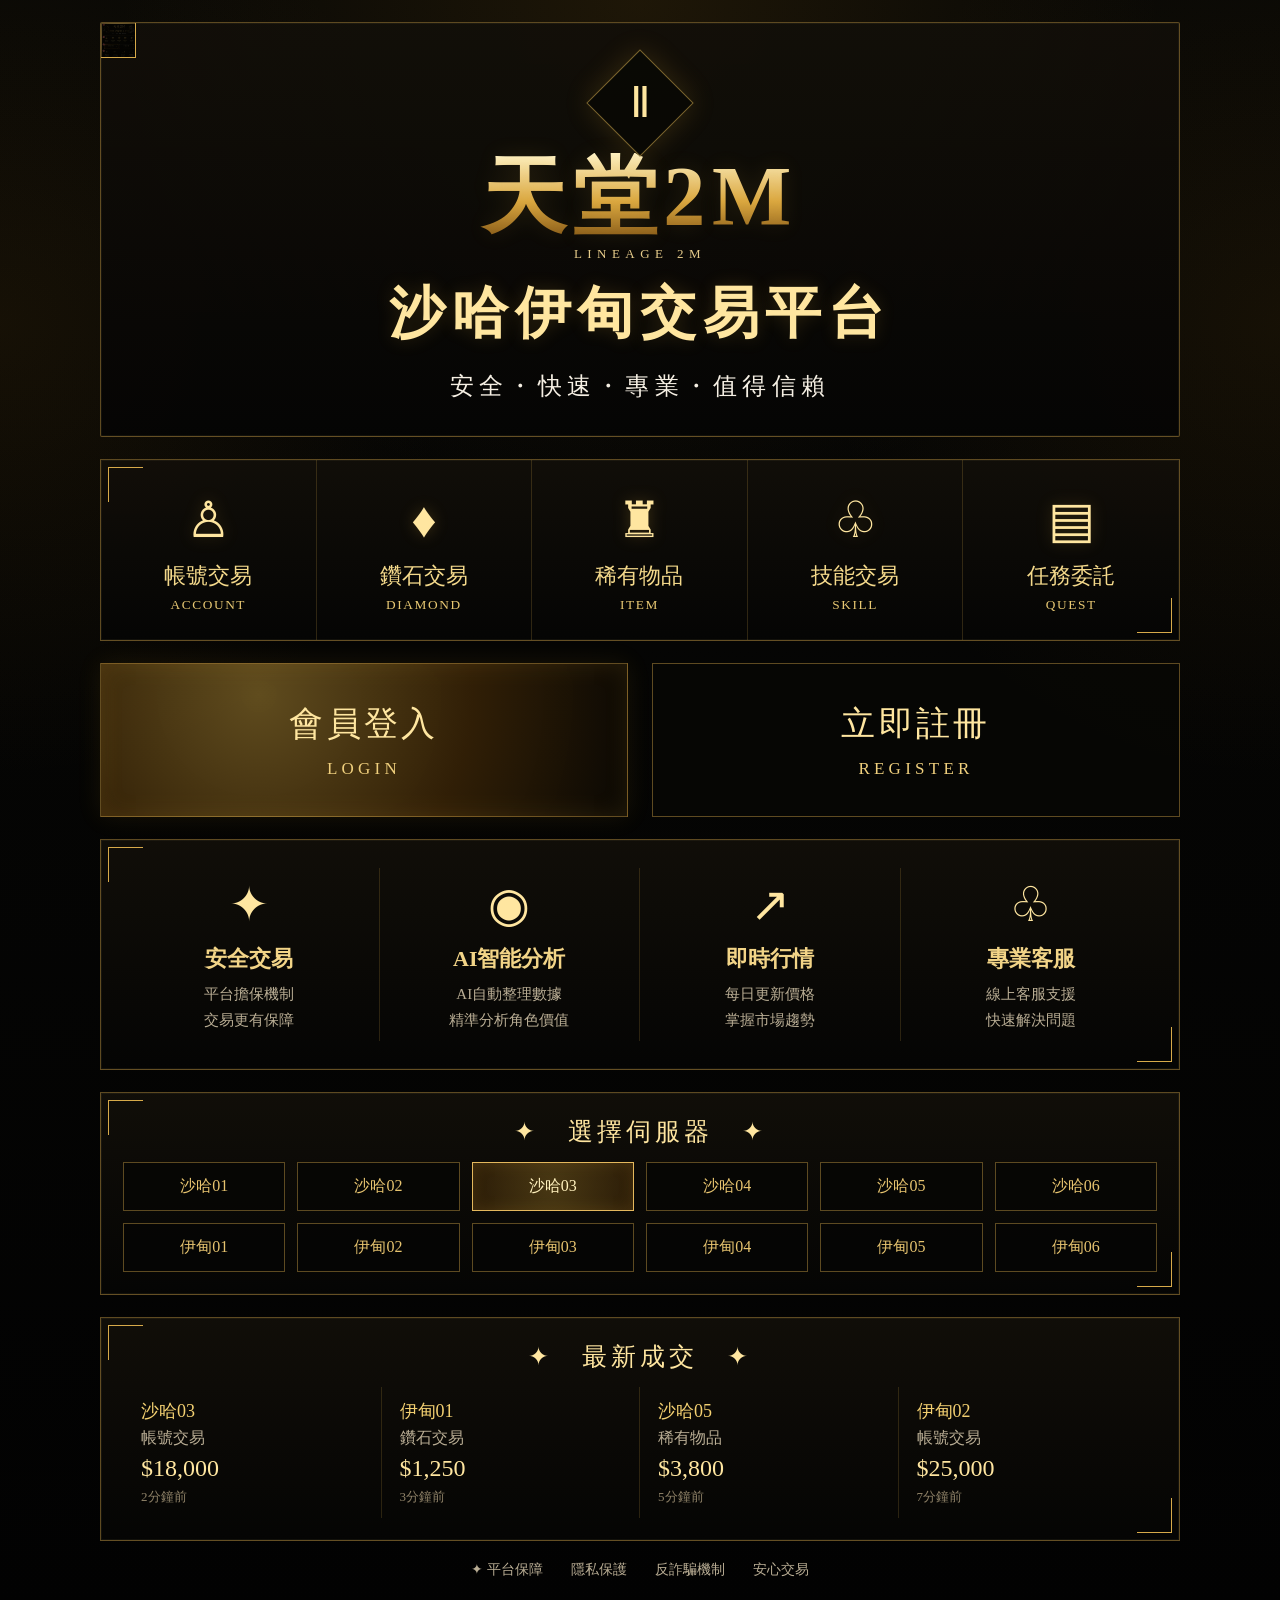
==== index.html @ 34bbbd99 "Add files via upload" ====
<!doctype html>
<html lang="zh-Hant">
<head>
  <meta charset="utf-8" />
  <meta name="viewport" content="width=device-width, initial-scale=1" />
  <meta name="description" content="天堂2M 沙哈伊甸交易平台首頁原型" />
  <title>天堂2M｜沙哈伊甸交易平台</title>
  <style>
    :root {
      --bg: #050504;
      --panel: rgba(12, 11, 8, 0.88);
      --panel-2: rgba(20, 17, 10, 0.9);
      --gold: #d7aa4a;
      --gold-light: #ffe6a0;
      --gold-dark: #6f4a12;
      --text: #f8efda;
      --muted: #b9ad94;
      --border: rgba(216, 170, 74, 0.42);
      --danger: #ff5151;
    }

    * { box-sizing: border-box; }
    html { scroll-behavior: smooth; }
    body {
      margin: 0;
      min-height: 100vh;
      font-family: "Noto Serif TC", "PingFang TC", "Microsoft JhengHei", serif;
      color: var(--text);
      background:
        radial-gradient(circle at 50% 0%, rgba(151, 104, 20, 0.16), transparent 30%),
        radial-gradient(circle at 0% 20%, rgba(140, 93, 14, 0.12), transparent 25%),
        radial-gradient(circle at 100% 20%, rgba(140, 93, 14, 0.12), transparent 25%),
        linear-gradient(180deg, #070705 0%, #020202 100%);
      overflow-x: hidden;
    }

    body::before {
      content: "";
      position: fixed;
      inset: 0;
      pointer-events: none;
      opacity: 0.08;
      background-image:
        linear-gradient(rgba(255,255,255,.03) 1px, transparent 1px),
        linear-gradient(90deg, rgba(255,255,255,.02) 1px, transparent 1px);
      background-size: 48px 48px;
    }

    button, input { font: inherit; }
    button { cursor: pointer; }

    .page {
      width: min(1080px, calc(100% - 24px));
      margin: 0 auto;
      padding: 22px 0 36px;
    }

    .gold-frame {
      position: relative;
      border: 1px solid var(--border);
      background: linear-gradient(180deg, rgba(18,15,9,.92), rgba(5,5,4,.94));
      box-shadow: inset 0 0 0 1px rgba(255, 221, 140, 0.05);
    }

    .gold-frame::before,
    .gold-frame::after {
      content: "";
      position: absolute;
      width: 34px;
      height: 34px;
      pointer-events: none;
    }
    .gold-frame::before {
      left: 7px; top: 7px;
      border-left: 1px solid var(--gold);
      border-top: 1px solid var(--gold);
    }
    .gold-frame::after {
      right: 7px; bottom: 7px;
      border-right: 1px solid var(--gold);
      border-bottom: 1px solid var(--gold);
    }

    .hero {
      min-height: 370px;
      padding: 42px 20px 34px;
      overflow: hidden;
      isolation: isolate;
      text-align: center;
      border-radius: 2px;
    }

    .hero::before {
      content: "";
      position: absolute;
      inset: 0;
      z-index: -2;
      background:
        linear-gradient(90deg, rgba(0,0,0,.2), rgba(0,0,0,.72) 26%, rgba(0,0,0,.58) 50%, rgba(0,0,0,.72) 74%, rgba(0,0,0,.2)),
        url("assets/reference.png") center 7% / cover no-repeat;
      filter: saturate(.85) contrast(1.03);
      opacity: .64;
    }

    .hero::after {
      content: "";
      position: absolute;
      inset: 0;
      z-index: -1;
      background: radial-gradient(circle at 50% 42%, transparent 0 22%, rgba(0,0,0,.22) 45%, rgba(0,0,0,.56) 100%);
    }

    .brand-mark {
      width: 76px;
      height: 76px;
      margin: 0 auto 8px;
      display: grid;
      place-items: center;
      color: var(--gold-light);
      font-size: 42px;
      line-height: 1;
      border: 1px solid rgba(226,184,83,.52);
      transform: rotate(45deg);
      background: rgba(8,7,4,.72);
      box-shadow: 0 0 28px rgba(218,161,52,.18);
    }
    .brand-mark span { transform: rotate(-45deg); }

    .hero h1 {
      margin: 12px 0 4px;
      font-size: clamp(38px, 7.2vw, 84px);
      line-height: 1.05;
      letter-spacing: .08em;
      color: transparent;
      background: linear-gradient(180deg, #fff4c8 0%, #d9a63f 55%, #7e5214 100%);
      -webkit-background-clip: text;
      background-clip: text;
      text-shadow: 0 0 22px rgba(237, 189, 77, .12);
    }

    .hero .en {
      margin: 5px 0 14px;
      letter-spacing: .42em;
      color: #e7cc8b;
      font-size: 13px;
    }

    .hero h2 {
      margin: 0;
      font-size: clamp(28px, 5vw, 56px);
      letter-spacing: .12em;
      color: var(--gold-light);
      text-shadow: 0 0 18px rgba(236, 182, 61, .18);
    }

    .hero .tagline {
      margin: 18px 0 0;
      letter-spacing: .22em;
      font-size: clamp(15px, 2.2vw, 24px);
      color: #f6f0e4;
    }

    .section { margin-top: 22px; }
    .section-title {
      margin: 0 0 14px;
      text-align: center;
      font-size: 25px;
      color: var(--gold-light);
      letter-spacing: .16em;
      font-weight: 500;
    }

    .category-grid {
      display: grid;
      grid-template-columns: repeat(5, 1fr);
      min-height: 180px;
    }

    .category {
      border: 0;
      border-right: 1px solid rgba(215,170,74,.2);
      color: var(--text);
      background: transparent;
      padding: 26px 10px 22px;
      transition: .22s ease;
    }
    .category:last-child { border-right: 0; }
    .category:hover,
    .category:focus-visible {
      background: rgba(211, 160, 47, .08);
      transform: translateY(-2px);
      outline: none;
    }
    .category .icon {
      display: block;
      font-size: 50px;
      color: var(--gold-light);
      filter: drop-shadow(0 0 8px rgba(229,178,66,.22));
      margin-bottom: 12px;
    }
    .category strong {
      display: block;
      color: #f4d98b;
      font-size: 22px;
      font-weight: 500;
    }
    .category small {
      display: block;
      color: #e8c873;
      letter-spacing: .12em;
      margin-top: 6px;
    }

    .auth-grid {
      display: grid;
      grid-template-columns: 1fr 1fr;
      gap: 24px;
      margin-top: 22px;
    }
    .auth-btn {
      min-height: 154px;
      border: 1px solid var(--border);
      background: rgba(8,8,6,.82);
      color: var(--gold-light);
      font-size: 34px;
      letter-spacing: .1em;
      position: relative;
      transition: .22s ease;
    }
    .auth-btn.primary {
      background: radial-gradient(circle at 30% 20%, rgba(245,193,74,.38), rgba(74,46,8,.64) 55%, rgba(10,8,4,.92));
      box-shadow: inset 0 0 24px rgba(247,190,64,.11), 0 0 24px rgba(236,174,48,.09);
    }
    .auth-btn:hover { transform: translateY(-2px); border-color: rgba(255,218,121,.85); }
    .auth-btn small {
      display: block;
      margin-top: 12px;
      font-size: 17px;
      letter-spacing: .25em;
      color: #efcf7d;
    }

    .benefit-grid {
      display: grid;
      grid-template-columns: repeat(4, 1fr);
      padding: 28px 18px;
    }
    .benefit {
      text-align: center;
      padding: 8px 18px;
      border-right: 1px solid rgba(215,170,74,.18);
    }
    .benefit:last-child { border-right: 0; }
    .benefit .icon { font-size: 48px; color: var(--gold-light); }
    .benefit h3 { color: #f2d487; font-size: 22px; margin: 12px 0 8px; }
    .benefit p { color: var(--muted); line-height: 1.7; margin: 0; font-size: 15px; }

    .server-wrap { padding: 22px; }
    .server-grid {
      display: grid;
      grid-template-columns: repeat(6, 1fr);
      gap: 12px;
    }
    .server-btn {
      border: 1px solid rgba(215,170,74,.42);
      background: rgba(5,5,4,.82);
      color: #e6c36f;
      padding: 13px 8px;
      transition: .18s ease;
    }
    .server-btn:hover,
    .server-btn.active {
      color: #fff1bd;
      border-color: #e4b85d;
      background: radial-gradient(circle, rgba(232,176,53,.28), rgba(69,43,8,.55));
      box-shadow: inset 0 0 15px rgba(240,186,64,.14);
    }

    .transaction-wrap { padding: 22px; }
    .transaction-grid {
      display: grid;
      grid-template-columns: repeat(4, 1fr);
      gap: 0;
    }
    .transaction {
      padding: 12px 18px;
      border-right: 1px solid rgba(215,170,74,.18);
    }
    .transaction:last-child { border-right: 0; }
    .transaction .server { color: #f3d071; font-size: 18px; }
    .transaction .kind { color: var(--muted); margin-top: 5px; }
    .transaction .price { color: var(--gold-light); font-size: 24px; margin-top: 6px; }
    .transaction .time { color: #8f8268; font-size: 13px; margin-top: 6px; }

    footer {
      margin-top: 20px;
      display: flex;
      justify-content: center;
      gap: 28px;
      flex-wrap: wrap;
      color: var(--muted);
      font-size: 14px;
    }

    .toast {
      position: fixed;
      left: 50%;
      bottom: 22px;
      transform: translate(-50%, 30px);
      opacity: 0;
      pointer-events: none;
      background: #17130b;
      border: 1px solid var(--gold);
      color: #ffe6a0;
      padding: 12px 18px;
      border-radius: 999px;
      transition: .2s ease;
      z-index: 20;
    }
    .toast.show { opacity: 1; transform: translate(-50%, 0); }

    dialog {
      border: 1px solid var(--gold);
      background: #0b0a07;
      color: var(--text);
      width: min(92vw, 420px);
      padding: 0;
      box-shadow: 0 24px 80px rgba(0,0,0,.7);
    }
    dialog::backdrop { background: rgba(0,0,0,.76); backdrop-filter: blur(4px); }
    .dialog-inner { padding: 26px; }
    .dialog-inner h3 { color: var(--gold-light); font-size: 26px; margin: 0 0 18px; }
    .dialog-inner label { display: block; margin: 12px 0 6px; color: #d8c69f; }
    .dialog-inner input {
      width: 100%;
      padding: 12px 13px;
      border: 1px solid rgba(215,170,74,.4);
      background: #050504;
      color: var(--text);
      outline: none;
    }
    .dialog-inner input:focus { border-color: var(--gold); }
    .dialog-actions { display: flex; gap: 10px; margin-top: 20px; }
    .dialog-actions button {
      flex: 1;
      padding: 11px;
      border: 1px solid var(--gold);
      background: #2c1e08;
      color: #ffe7a7;
    }
    .dialog-actions .ghost { background: transparent; color: var(--muted); }

    @media (max-width: 820px) {
      .category-grid { grid-template-columns: repeat(2, 1fr); }
      .category { border-bottom: 1px solid rgba(215,170,74,.18); }
      .category:nth-child(2n) { border-right: 0; }
      .category:last-child { grid-column: 1 / -1; }
      .benefit-grid { grid-template-columns: repeat(2, 1fr); }
      .benefit:nth-child(2) { border-right: 0; }
      .benefit:nth-child(-n+2) { border-bottom: 1px solid rgba(215,170,74,.18); padding-bottom: 22px; }
      .benefit:nth-child(n+3) { padding-top: 22px; }
      .server-grid { grid-template-columns: repeat(3, 1fr); }
      .transaction-grid { grid-template-columns: repeat(2, 1fr); }
      .transaction:nth-child(2) { border-right: 0; }
      .transaction:nth-child(-n+2) { border-bottom: 1px solid rgba(215,170,74,.18); }
    }

    @media (max-width: 560px) {
      .page { width: min(100% - 14px, 1080px); padding-top: 8px; }
      .hero { min-height: 330px; padding: 28px 10px; }
      .hero h1 { letter-spacing: .03em; }
      .hero h2 { letter-spacing: .04em; }
      .hero .tagline { letter-spacing: .08em; }
      .auth-grid { grid-template-columns: 1fr; gap: 12px; }
      .auth-btn { min-height: 118px; font-size: 29px; }
      .benefit-grid { grid-template-columns: 1fr; }
      .benefit, .benefit:nth-child(2) { border-right: 0; border-bottom: 1px solid rgba(215,170,74,.18); padding: 20px 12px; }
      .benefit:last-child { border-bottom: 0; }
      .server-grid { grid-template-columns: repeat(2, 1fr); }
      .transaction-grid { grid-template-columns: 1fr; }
      .transaction, .transaction:nth-child(2) { border-right: 0; border-bottom: 1px solid rgba(215,170,74,.18); }
      .transaction:last-child { border-bottom: 0; }
      footer { gap: 12px 18px; }
    }
  </style>
</head>
<body>
  <main class="page">
    <section class="hero gold-frame" id="brand">
      <div class="brand-mark" aria-hidden="true"><span>Ⅱ</span></div>
      <h1>天堂2M</h1>
      <div class="en">LINEAGE 2M</div>
      <h2>沙哈伊甸交易平台</h2>
      <p class="tagline">安全・快速・專業・值得信賴</p>
    </section>

    <section class="section gold-frame" aria-label="交易分類">
      <div class="category-grid">
        <button class="category" type="button" data-category="帳號交易"><span class="icon">♙</span><strong>帳號交易</strong><small>ACCOUNT</small></button>
        <button class="category" type="button" data-category="鑽石交易"><span class="icon">♦</span><strong>鑽石交易</strong><small>DIAMOND</small></button>
        <button class="category" type="button" data-category="稀有物品"><span class="icon">♜</span><strong>稀有物品</strong><small>ITEM</small></button>
        <button class="category" type="button" data-category="技能交易"><span class="icon">♧</span><strong>技能交易</strong><small>SKILL</small></button>
        <button class="category" type="button" data-category="任務委託"><span class="icon">▤</span><strong>任務委託</strong><small>QUEST</small></button>
      </div>
    </section>

    <section class="auth-grid" aria-label="會員功能">
      <button class="auth-btn primary" type="button" data-open="loginDialog">會員登入<small>LOGIN</small></button>
      <button class="auth-btn" type="button" data-open="registerDialog">立即註冊<small>REGISTER</small></button>
    </section>

    <section class="section gold-frame" aria-label="平台特色">
      <div class="benefit-grid">
        <article class="benefit"><div class="icon">✦</div><h3>安全交易</h3><p>平台擔保機制<br>交易更有保障</p></article>
        <article class="benefit"><div class="icon">◉</div><h3>AI智能分析</h3><p>AI自動整理數據<br>精準分析角色價值</p></article>
        <article class="benefit"><div class="icon">↗</div><h3>即時行情</h3><p>每日更新價格<br>掌握市場趨勢</p></article>
        <article class="benefit"><div class="icon">♧</div><h3>專業客服</h3><p>線上客服支援<br>快速解決問題</p></article>
      </div>
    </section>

    <section class="section gold-frame server-wrap" aria-label="選擇伺服器">
      <h2 class="section-title">✦　選擇伺服器　✦</h2>
      <div class="server-grid" id="serverGrid">
        <button class="server-btn" type="button">沙哈01</button><button class="server-btn" type="button">沙哈02</button><button class="server-btn active" type="button">沙哈03</button><button class="server-btn" type="button">沙哈04</button><button class="server-btn" type="button">沙哈05</button><button class="server-btn" type="button">沙哈06</button>
        <button class="server-btn" type="button">伊甸01</button><button class="server-btn" type="button">伊甸02</button><button class="server-btn" type="button">伊甸03</button><button class="server-btn" type="button">伊甸04</button><button class="server-btn" type="button">伊甸05</button><button class="server-btn" type="button">伊甸06</button>
      </div>
    </section>

    <section class="section gold-frame transaction-wrap" aria-label="最新成交">
      <h2 class="section-title">✦　最新成交　✦</h2>
      <div class="transaction-grid" id="transactions">
        <article class="transaction"><div class="server">沙哈03</div><div class="kind">帳號交易</div><div class="price">$18,000</div><div class="time">2分鐘前</div></article>
        <article class="transaction"><div class="server">伊甸01</div><div class="kind">鑽石交易</div><div class="price">$1,250</div><div class="time">3分鐘前</div></article>
        <article class="transaction"><div class="server">沙哈05</div><div class="kind">稀有物品</div><div class="price">$3,800</div><div class="time">5分鐘前</div></article>
        <article class="transaction"><div class="server">伊甸02</div><div class="kind">帳號交易</div><div class="price">$25,000</div><div class="time">7分鐘前</div></article>
      </div>
    </section>

    <footer>
      <span>✦ 平台保障</span><span>隱私保護</span><span>反詐騙機制</span><span>安心交易</span>
    </footer>
  </main>

  <dialog id="loginDialog">
    <div class="dialog-inner">
      <h3>會員登入</h3>
      <label for="loginAccount">帳號</label><input id="loginAccount" autocomplete="username" placeholder="請輸入帳號" />
      <label for="loginPassword">密碼</label><input id="loginPassword" type="password" autocomplete="current-password" placeholder="請輸入密碼" />
      <div class="dialog-actions"><button type="button" data-demo-action="登入">登入</button><button type="button" class="ghost" data-close>取消</button></div>
    </div>
  </dialog>

  <dialog id="registerDialog">
    <div class="dialog-inner">
      <h3>立即註冊</h3>
      <label for="registerName">暱稱</label><input id="registerName" placeholder="公開顯示的暱稱" />
      <label for="registerContact">手機或Email</label><input id="registerContact" placeholder="作為登入與驗證使用" />
      <div class="dialog-actions"><button type="button" data-demo-action="註冊">建立帳號</button><button type="button" class="ghost" data-close>取消</button></div>
    </div>
  </dialog>

  <div class="toast" id="toast" role="status" aria-live="polite"></div>

  <script>
    const toast = document.getElementById('toast');
    let toastTimer;
    function showToast(message) {
      toast.textContent = message;
      toast.classList.add('show');
      clearTimeout(toastTimer);
      toastTimer = setTimeout(() => toast.classList.remove('show'), 1800);
    }

    document.querySelectorAll('[data-category]').forEach(btn => {
      btn.addEventListener('click', () => showToast(`${btn.dataset.category}：下一步將製作此頁面`));
    });

    document.querySelectorAll('[data-open]').forEach(btn => {
      btn.addEventListener('click', () => document.getElementById(btn.dataset.open).showModal());
    });
    document.querySelectorAll('[data-close]').forEach(btn => {
      btn.addEventListener('click', () => btn.closest('dialog').close());
    });
    document.querySelectorAll('[data-demo-action]').forEach(btn => {
      btn.addEventListener('click', () => {
        showToast(`${btn.dataset.demoAction}功能目前為介面示範`);
        btn.closest('dialog').close();
      });
    });

    document.querySelectorAll('.server-btn').forEach(btn => {
      btn.addEventListener('click', () => {
        document.querySelectorAll('.server-btn').forEach(item => item.classList.remove('active'));
        btn.classList.add('active');
        showToast(`已選擇 ${btn.textContent}`);
      });
    });
  </script>
</body>
</html>
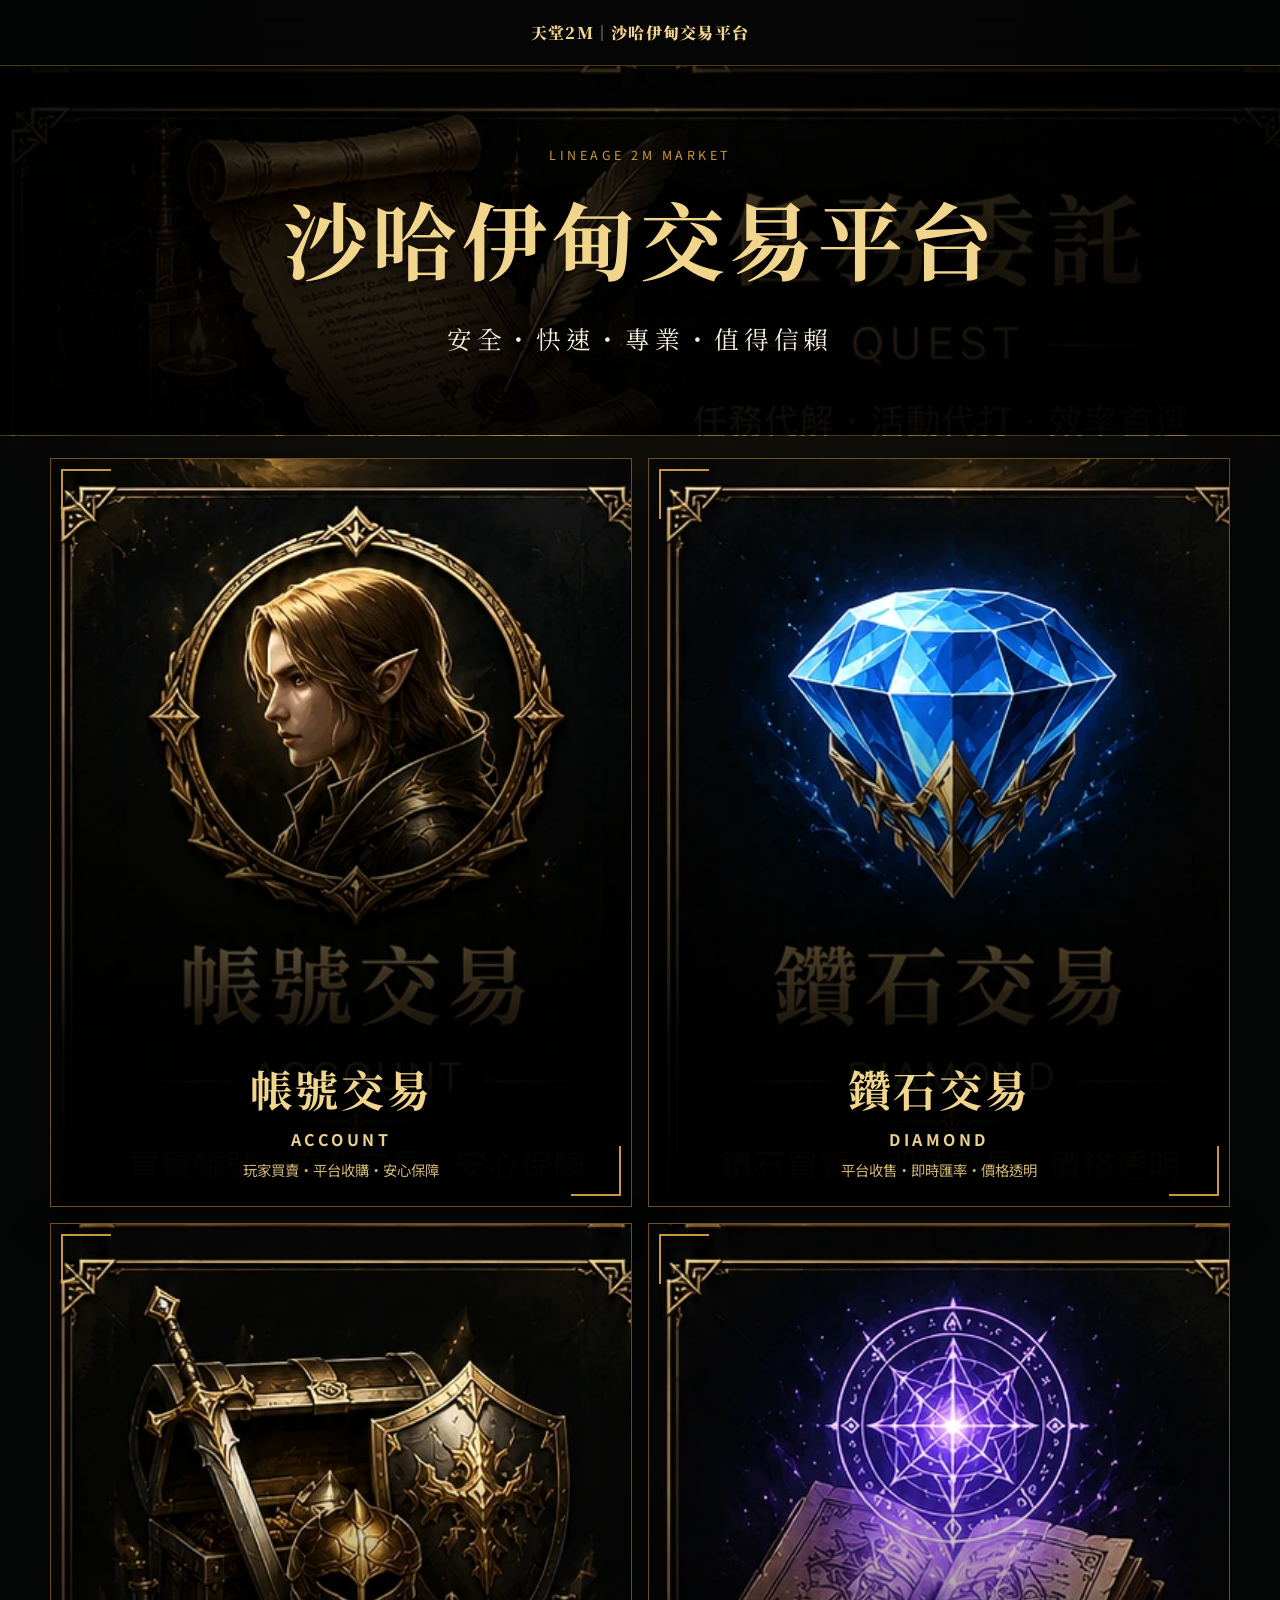
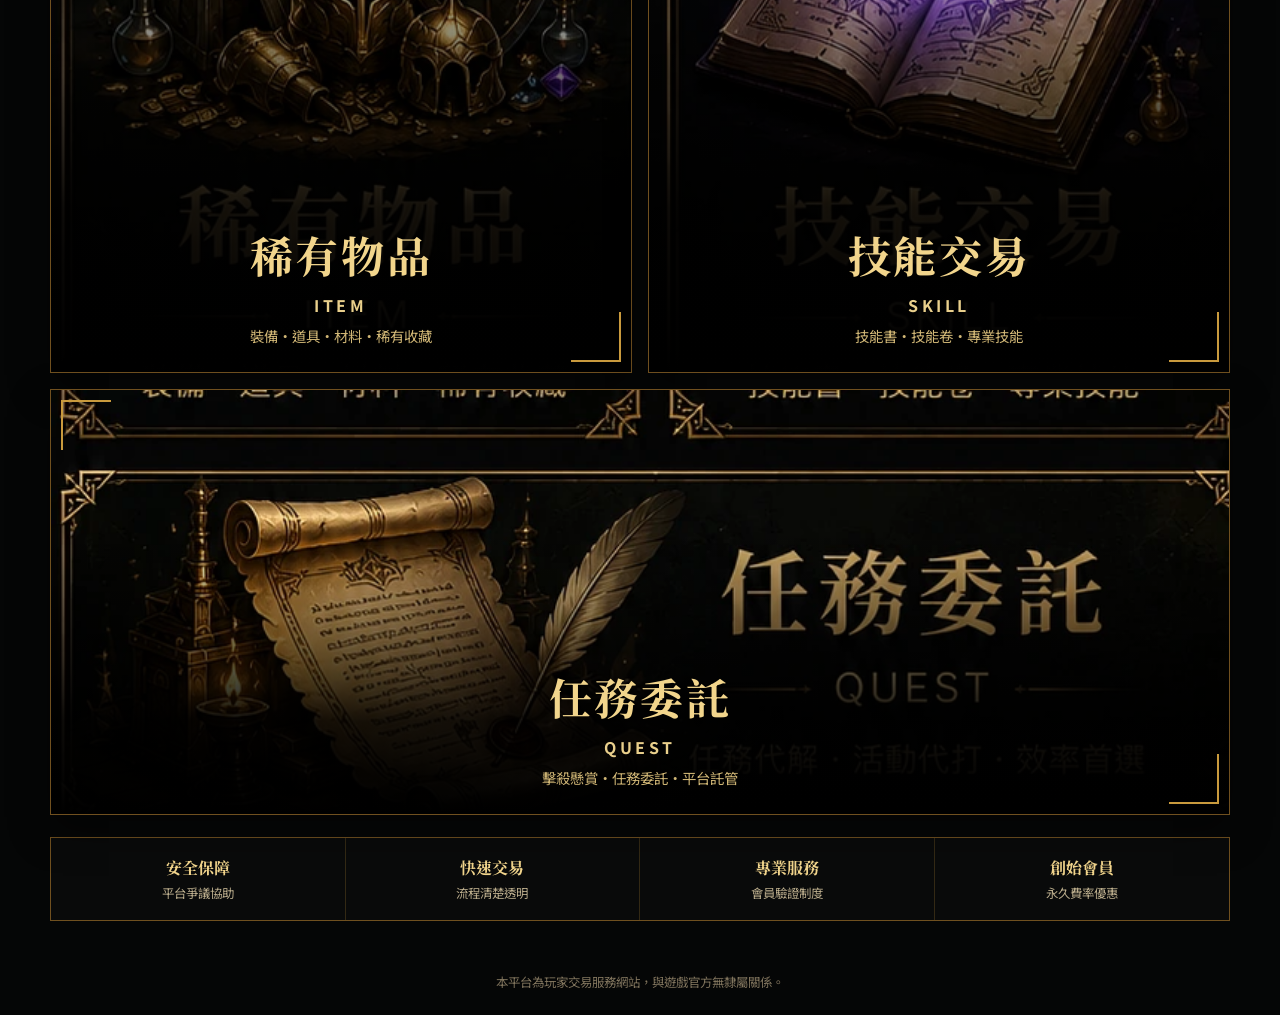
==== commit a73f3fc3: "Add files via upload" ====
--- a/index.html
+++ b/index.html
@@ -1,500 +1,67 @@
 <!doctype html>
 <html lang="zh-Hant">
 <head>
-  <meta charset="utf-8" />
-  <meta name="viewport" content="width=device-width, initial-scale=1" />
-  <meta name="description" content="天堂2M 沙哈伊甸交易平台首頁原型" />
+  <meta charset="utf-8">
+  <meta name="viewport" content="width=device-width,initial-scale=1">
+  <meta name="description" content="天堂2M 沙哈伊甸交易平台">
   <title>天堂2M｜沙哈伊甸交易平台</title>
-  <style>
-    :root {
-      --bg: #050504;
-      --panel: rgba(12, 11, 8, 0.88);
-      --panel-2: rgba(20, 17, 10, 0.9);
-      --gold: #d7aa4a;
-      --gold-light: #ffe6a0;
-      --gold-dark: #6f4a12;
-      --text: #f8efda;
-      --muted: #b9ad94;
-      --border: rgba(216, 170, 74, 0.42);
-      --danger: #ff5151;
-    }
-
-    * { box-sizing: border-box; }
-    html { scroll-behavior: smooth; }
-    body {
-      margin: 0;
-      min-height: 100vh;
-      font-family: "Noto Serif TC", "PingFang TC", "Microsoft JhengHei", serif;
-      color: var(--text);
-      background:
-        radial-gradient(circle at 50% 0%, rgba(151, 104, 20, 0.16), transparent 30%),
-        radial-gradient(circle at 0% 20%, rgba(140, 93, 14, 0.12), transparent 25%),
-        radial-gradient(circle at 100% 20%, rgba(140, 93, 14, 0.12), transparent 25%),
-        linear-gradient(180deg, #070705 0%, #020202 100%);
-      overflow-x: hidden;
-    }
-
-    body::before {
-      content: "";
-      position: fixed;
-      inset: 0;
-      pointer-events: none;
-      opacity: 0.08;
-      background-image:
-        linear-gradient(rgba(255,255,255,.03) 1px, transparent 1px),
-        linear-gradient(90deg, rgba(255,255,255,.02) 1px, transparent 1px);
-      background-size: 48px 48px;
-    }
-
-    button, input { font: inherit; }
-    button { cursor: pointer; }
-
-    .page {
-      width: min(1080px, calc(100% - 24px));
-      margin: 0 auto;
-      padding: 22px 0 36px;
-    }
-
-    .gold-frame {
-      position: relative;
-      border: 1px solid var(--border);
-      background: linear-gradient(180deg, rgba(18,15,9,.92), rgba(5,5,4,.94));
-      box-shadow: inset 0 0 0 1px rgba(255, 221, 140, 0.05);
-    }
-
-    .gold-frame::before,
-    .gold-frame::after {
-      content: "";
-      position: absolute;
-      width: 34px;
-      height: 34px;
-      pointer-events: none;
-    }
-    .gold-frame::before {
-      left: 7px; top: 7px;
-      border-left: 1px solid var(--gold);
-      border-top: 1px solid var(--gold);
-    }
-    .gold-frame::after {
-      right: 7px; bottom: 7px;
-      border-right: 1px solid var(--gold);
-      border-bottom: 1px solid var(--gold);
-    }
-
-    .hero {
-      min-height: 370px;
-      padding: 42px 20px 34px;
-      overflow: hidden;
-      isolation: isolate;
-      text-align: center;
-      border-radius: 2px;
-    }
-
-    .hero::before {
-      content: "";
-      position: absolute;
-      inset: 0;
-      z-index: -2;
-      background:
-        linear-gradient(90deg, rgba(0,0,0,.2), rgba(0,0,0,.72) 26%, rgba(0,0,0,.58) 50%, rgba(0,0,0,.72) 74%, rgba(0,0,0,.2)),
-        url("assets/reference.png") center 7% / cover no-repeat;
-      filter: saturate(.85) contrast(1.03);
-      opacity: .64;
-    }
-
-    .hero::after {
-      content: "";
-      position: absolute;
-      inset: 0;
-      z-index: -1;
-      background: radial-gradient(circle at 50% 42%, transparent 0 22%, rgba(0,0,0,.22) 45%, rgba(0,0,0,.56) 100%);
-    }
-
-    .brand-mark {
-      width: 76px;
-      height: 76px;
-      margin: 0 auto 8px;
-      display: grid;
-      place-items: center;
-      color: var(--gold-light);
-      font-size: 42px;
-      line-height: 1;
-      border: 1px solid rgba(226,184,83,.52);
-      transform: rotate(45deg);
-      background: rgba(8,7,4,.72);
-      box-shadow: 0 0 28px rgba(218,161,52,.18);
-    }
-    .brand-mark span { transform: rotate(-45deg); }
-
-    .hero h1 {
-      margin: 12px 0 4px;
-      font-size: clamp(38px, 7.2vw, 84px);
-      line-height: 1.05;
-      letter-spacing: .08em;
-      color: transparent;
-      background: linear-gradient(180deg, #fff4c8 0%, #d9a63f 55%, #7e5214 100%);
-      -webkit-background-clip: text;
-      background-clip: text;
-      text-shadow: 0 0 22px rgba(237, 189, 77, .12);
-    }
-
-    .hero .en {
-      margin: 5px 0 14px;
-      letter-spacing: .42em;
-      color: #e7cc8b;
-      font-size: 13px;
-    }
-
-    .hero h2 {
-      margin: 0;
-      font-size: clamp(28px, 5vw, 56px);
-      letter-spacing: .12em;
-      color: var(--gold-light);
-      text-shadow: 0 0 18px rgba(236, 182, 61, .18);
-    }
-
-    .hero .tagline {
-      margin: 18px 0 0;
-      letter-spacing: .22em;
-      font-size: clamp(15px, 2.2vw, 24px);
-      color: #f6f0e4;
-    }
-
-    .section { margin-top: 22px; }
-    .section-title {
-      margin: 0 0 14px;
-      text-align: center;
-      font-size: 25px;
-      color: var(--gold-light);
-      letter-spacing: .16em;
-      font-weight: 500;
-    }
-
-    .category-grid {
-      display: grid;
-      grid-template-columns: repeat(5, 1fr);
-      min-height: 180px;
-    }
-
-    .category {
-      border: 0;
-      border-right: 1px solid rgba(215,170,74,.2);
-      color: var(--text);
-      background: transparent;
-      padding: 26px 10px 22px;
-      transition: .22s ease;
-    }
-    .category:last-child { border-right: 0; }
-    .category:hover,
-    .category:focus-visible {
-      background: rgba(211, 160, 47, .08);
-      transform: translateY(-2px);
-      outline: none;
-    }
-    .category .icon {
-      display: block;
-      font-size: 50px;
-      color: var(--gold-light);
-      filter: drop-shadow(0 0 8px rgba(229,178,66,.22));
-      margin-bottom: 12px;
-    }
-    .category strong {
-      display: block;
-      color: #f4d98b;
-      font-size: 22px;
-      font-weight: 500;
-    }
-    .category small {
-      display: block;
-      color: #e8c873;
-      letter-spacing: .12em;
-      margin-top: 6px;
-    }
-
-    .auth-grid {
-      display: grid;
-      grid-template-columns: 1fr 1fr;
-      gap: 24px;
-      margin-top: 22px;
-    }
-    .auth-btn {
-      min-height: 154px;
-      border: 1px solid var(--border);
-      background: rgba(8,8,6,.82);
-      color: var(--gold-light);
-      font-size: 34px;
-      letter-spacing: .1em;
-      position: relative;
-      transition: .22s ease;
-    }
-    .auth-btn.primary {
-      background: radial-gradient(circle at 30% 20%, rgba(245,193,74,.38), rgba(74,46,8,.64) 55%, rgba(10,8,4,.92));
-      box-shadow: inset 0 0 24px rgba(247,190,64,.11), 0 0 24px rgba(236,174,48,.09);
-    }
-    .auth-btn:hover { transform: translateY(-2px); border-color: rgba(255,218,121,.85); }
-    .auth-btn small {
-      display: block;
-      margin-top: 12px;
-      font-size: 17px;
-      letter-spacing: .25em;
-      color: #efcf7d;
-    }
-
-    .benefit-grid {
-      display: grid;
-      grid-template-columns: repeat(4, 1fr);
-      padding: 28px 18px;
-    }
-    .benefit {
-      text-align: center;
-      padding: 8px 18px;
-      border-right: 1px solid rgba(215,170,74,.18);
-    }
-    .benefit:last-child { border-right: 0; }
-    .benefit .icon { font-size: 48px; color: var(--gold-light); }
-    .benefit h3 { color: #f2d487; font-size: 22px; margin: 12px 0 8px; }
-    .benefit p { color: var(--muted); line-height: 1.7; margin: 0; font-size: 15px; }
-
-    .server-wrap { padding: 22px; }
-    .server-grid {
-      display: grid;
-      grid-template-columns: repeat(6, 1fr);
-      gap: 12px;
-    }
-    .server-btn {
-      border: 1px solid rgba(215,170,74,.42);
-      background: rgba(5,5,4,.82);
-      color: #e6c36f;
-      padding: 13px 8px;
-      transition: .18s ease;
-    }
-    .server-btn:hover,
-    .server-btn.active {
-      color: #fff1bd;
-      border-color: #e4b85d;
-      background: radial-gradient(circle, rgba(232,176,53,.28), rgba(69,43,8,.55));
-      box-shadow: inset 0 0 15px rgba(240,186,64,.14);
-    }
-
-    .transaction-wrap { padding: 22px; }
-    .transaction-grid {
-      display: grid;
-      grid-template-columns: repeat(4, 1fr);
-      gap: 0;
-    }
-    .transaction {
-      padding: 12px 18px;
-      border-right: 1px solid rgba(215,170,74,.18);
-    }
-    .transaction:last-child { border-right: 0; }
-    .transaction .server { color: #f3d071; font-size: 18px; }
-    .transaction .kind { color: var(--muted); margin-top: 5px; }
-    .transaction .price { color: var(--gold-light); font-size: 24px; margin-top: 6px; }
-    .transaction .time { color: #8f8268; font-size: 13px; margin-top: 6px; }
-
-    footer {
-      margin-top: 20px;
-      display: flex;
-      justify-content: center;
-      gap: 28px;
-      flex-wrap: wrap;
-      color: var(--muted);
-      font-size: 14px;
-    }
-
-    .toast {
-      position: fixed;
-      left: 50%;
-      bottom: 22px;
-      transform: translate(-50%, 30px);
-      opacity: 0;
-      pointer-events: none;
-      background: #17130b;
-      border: 1px solid var(--gold);
-      color: #ffe6a0;
-      padding: 12px 18px;
-      border-radius: 999px;
-      transition: .2s ease;
-      z-index: 20;
-    }
-    .toast.show { opacity: 1; transform: translate(-50%, 0); }
-
-    dialog {
-      border: 1px solid var(--gold);
-      background: #0b0a07;
-      color: var(--text);
-      width: min(92vw, 420px);
-      padding: 0;
-      box-shadow: 0 24px 80px rgba(0,0,0,.7);
-    }
-    dialog::backdrop { background: rgba(0,0,0,.76); backdrop-filter: blur(4px); }
-    .dialog-inner { padding: 26px; }
-    .dialog-inner h3 { color: var(--gold-light); font-size: 26px; margin: 0 0 18px; }
-    .dialog-inner label { display: block; margin: 12px 0 6px; color: #d8c69f; }
-    .dialog-inner input {
-      width: 100%;
-      padding: 12px 13px;
-      border: 1px solid rgba(215,170,74,.4);
-      background: #050504;
-      color: var(--text);
-      outline: none;
-    }
-    .dialog-inner input:focus { border-color: var(--gold); }
-    .dialog-actions { display: flex; gap: 10px; margin-top: 20px; }
-    .dialog-actions button {
-      flex: 1;
-      padding: 11px;
-      border: 1px solid var(--gold);
-      background: #2c1e08;
-      color: #ffe7a7;
-    }
-    .dialog-actions .ghost { background: transparent; color: var(--muted); }
-
-    @media (max-width: 820px) {
-      .category-grid { grid-template-columns: repeat(2, 1fr); }
-      .category { border-bottom: 1px solid rgba(215,170,74,.18); }
-      .category:nth-child(2n) { border-right: 0; }
-      .category:last-child { grid-column: 1 / -1; }
-      .benefit-grid { grid-template-columns: repeat(2, 1fr); }
-      .benefit:nth-child(2) { border-right: 0; }
-      .benefit:nth-child(-n+2) { border-bottom: 1px solid rgba(215,170,74,.18); padding-bottom: 22px; }
-      .benefit:nth-child(n+3) { padding-top: 22px; }
-      .server-grid { grid-template-columns: repeat(3, 1fr); }
-      .transaction-grid { grid-template-columns: repeat(2, 1fr); }
-      .transaction:nth-child(2) { border-right: 0; }
-      .transaction:nth-child(-n+2) { border-bottom: 1px solid rgba(215,170,74,.18); }
-    }
-
-    @media (max-width: 560px) {
-      .page { width: min(100% - 14px, 1080px); padding-top: 8px; }
-      .hero { min-height: 330px; padding: 28px 10px; }
-      .hero h1 { letter-spacing: .03em; }
-      .hero h2 { letter-spacing: .04em; }
-      .hero .tagline { letter-spacing: .08em; }
-      .auth-grid { grid-template-columns: 1fr; gap: 12px; }
-      .auth-btn { min-height: 118px; font-size: 29px; }
-      .benefit-grid { grid-template-columns: 1fr; }
-      .benefit, .benefit:nth-child(2) { border-right: 0; border-bottom: 1px solid rgba(215,170,74,.18); padding: 20px 12px; }
-      .benefit:last-child { border-bottom: 0; }
-      .server-grid { grid-template-columns: repeat(2, 1fr); }
-      .transaction-grid { grid-template-columns: 1fr; }
-      .transaction, .transaction:nth-child(2) { border-right: 0; border-bottom: 1px solid rgba(215,170,74,.18); }
-      .transaction:last-child { border-bottom: 0; }
-      footer { gap: 12px 18px; }
-    }
-  </style>
+  <link rel="stylesheet" href="assets/css/style.css">
 </head>
 <body>
-  <main class="page">
-    <section class="hero gold-frame" id="brand">
-      <div class="brand-mark" aria-hidden="true"><span>Ⅱ</span></div>
-      <h1>天堂2M</h1>
-      <div class="en">LINEAGE 2M</div>
-      <h2>沙哈伊甸交易平台</h2>
-      <p class="tagline">安全・快速・專業・值得信賴</p>
-    </section>
+<header class="topbar">
+  <a href="index.html" class="brand">天堂2M｜沙哈伊甸交易平台</a>
+</header>
 
-    <section class="section gold-frame" aria-label="交易分類">
-      <div class="category-grid">
-        <button class="category" type="button" data-category="帳號交易"><span class="icon">♙</span><strong>帳號交易</strong><small>ACCOUNT</small></button>
-        <button class="category" type="button" data-category="鑽石交易"><span class="icon">♦</span><strong>鑽石交易</strong><small>DIAMOND</small></button>
-        <button class="category" type="button" data-category="稀有物品"><span class="icon">♜</span><strong>稀有物品</strong><small>ITEM</small></button>
-        <button class="category" type="button" data-category="技能交易"><span class="icon">♧</span><strong>技能交易</strong><small>SKILL</small></button>
-        <button class="category" type="button" data-category="任務委託"><span class="icon">▤</span><strong>任務委託</strong><small>QUEST</small></button>
-      </div>
-    </section>
+<main>
+  <section class="hero">
+    <div class="hero__shade"></div>
+    <div class="hero__content">
+      <p>LINEAGE 2M MARKET</p>
+      <h1>沙哈伊甸交易平台</h1>
+      <span>安全・快速・專業・值得信賴</span>
+    </div>
+  </section>
 
-    <section class="auth-grid" aria-label="會員功能">
-      <button class="auth-btn primary" type="button" data-open="loginDialog">會員登入<small>LOGIN</small></button>
-      <button class="auth-btn" type="button" data-open="registerDialog">立即註冊<small>REGISTER</small></button>
-    </section>
+  <section class="cards">
+    <a class="card" href="account.html">
+      <img src="assets/images/account.webp" alt="帳號交易">
+      <div class="card__shade"></div>
+      <div class="card__text"><h2>帳號交易</h2><b>ACCOUNT</b><p>玩家買賣・平台收購・安心保障</p></div>
+    </a>
 
-    <section class="section gold-frame" aria-label="平台特色">
-      <div class="benefit-grid">
-        <article class="benefit"><div class="icon">✦</div><h3>安全交易</h3><p>平台擔保機制<br>交易更有保障</p></article>
-        <article class="benefit"><div class="icon">◉</div><h3>AI智能分析</h3><p>AI自動整理數據<br>精準分析角色價值</p></article>
-        <article class="benefit"><div class="icon">↗</div><h3>即時行情</h3><p>每日更新價格<br>掌握市場趨勢</p></article>
-        <article class="benefit"><div class="icon">♧</div><h3>專業客服</h3><p>線上客服支援<br>快速解決問題</p></article>
-      </div>
-    </section>
+    <a class="card" href="diamond.html">
+      <img src="assets/images/diamond.webp" alt="鑽石交易">
+      <div class="card__shade"></div>
+      <div class="card__text"><h2>鑽石交易</h2><b>DIAMOND</b><p>平台收售・即時匯率・價格透明</p></div>
+    </a>
 
-    <section class="section gold-frame server-wrap" aria-label="選擇伺服器">
-      <h2 class="section-title">✦　選擇伺服器　✦</h2>
-      <div class="server-grid" id="serverGrid">
-        <button class="server-btn" type="button">沙哈01</button><button class="server-btn" type="button">沙哈02</button><button class="server-btn active" type="button">沙哈03</button><button class="server-btn" type="button">沙哈04</button><button class="server-btn" type="button">沙哈05</button><button class="server-btn" type="button">沙哈06</button>
-        <button class="server-btn" type="button">伊甸01</button><button class="server-btn" type="button">伊甸02</button><button class="server-btn" type="button">伊甸03</button><button class="server-btn" type="button">伊甸04</button><button class="server-btn" type="button">伊甸05</button><button class="server-btn" type="button">伊甸06</button>
-      </div>
-    </section>
+    <a class="card" href="item.html">
+      <img src="assets/images/item.webp" alt="稀有物品">
+      <div class="card__shade"></div>
+      <div class="card__text"><h2>稀有物品</h2><b>ITEM</b><p>裝備・道具・材料・稀有收藏</p></div>
+    </a>
 
-    <section class="section gold-frame transaction-wrap" aria-label="最新成交">
-      <h2 class="section-title">✦　最新成交　✦</h2>
-      <div class="transaction-grid" id="transactions">
-        <article class="transaction"><div class="server">沙哈03</div><div class="kind">帳號交易</div><div class="price">$18,000</div><div class="time">2分鐘前</div></article>
-        <article class="transaction"><div class="server">伊甸01</div><div class="kind">鑽石交易</div><div class="price">$1,250</div><div class="time">3分鐘前</div></article>
-        <article class="transaction"><div class="server">沙哈05</div><div class="kind">稀有物品</div><div class="price">$3,800</div><div class="time">5分鐘前</div></article>
-        <article class="transaction"><div class="server">伊甸02</div><div class="kind">帳號交易</div><div class="price">$25,000</div><div class="time">7分鐘前</div></article>
-      </div>
-    </section>
+    <a class="card" href="skill.html">
+      <img src="assets/images/skill.webp" alt="技能交易">
+      <div class="card__shade"></div>
+      <div class="card__text"><h2>技能交易</h2><b>SKILL</b><p>技能書・技能卷・專業技能</p></div>
+    </a>
 
-    <footer>
-      <span>✦ 平台保障</span><span>隱私保護</span><span>反詐騙機制</span><span>安心交易</span>
-    </footer>
-  </main>
+    <a class="card card--wide" href="bounty.html">
+      <img src="assets/images/quest.webp" alt="任務委託">
+      <div class="card__shade"></div>
+      <div class="card__text"><h2>任務委託</h2><b>QUEST</b><p>擊殺懸賞・任務委託・平台託管</p></div>
+    </a>
+  </section>
 
-  <dialog id="loginDialog">
-    <div class="dialog-inner">
-      <h3>會員登入</h3>
-      <label for="loginAccount">帳號</label><input id="loginAccount" autocomplete="username" placeholder="請輸入帳號" />
-      <label for="loginPassword">密碼</label><input id="loginPassword" type="password" autocomplete="current-password" placeholder="請輸入密碼" />
-      <div class="dialog-actions"><button type="button" data-demo-action="登入">登入</button><button type="button" class="ghost" data-close>取消</button></div>
-    </div>
-  </dialog>
+  <section class="trust">
+    <div><strong>安全保障</strong><span>平台爭議協助</span></div>
+    <div><strong>快速交易</strong><span>流程清楚透明</span></div>
+    <div><strong>專業服務</strong><span>會員驗證制度</span></div>
+    <div><strong>創始會員</strong><span>永久費率優惠</span></div>
+  </section>
+</main>
 
-  <dialog id="registerDialog">
-    <div class="dialog-inner">
-      <h3>立即註冊</h3>
-      <label for="registerName">暱稱</label><input id="registerName" placeholder="公開顯示的暱稱" />
-      <label for="registerContact">手機或Email</label><input id="registerContact" placeholder="作為登入與驗證使用" />
-      <div class="dialog-actions"><button type="button" data-demo-action="註冊">建立帳號</button><button type="button" class="ghost" data-close>取消</button></div>
-    </div>
-  </dialog>
-
-  <div class="toast" id="toast" role="status" aria-live="polite"></div>
-
-  <script>
-    const toast = document.getElementById('toast');
-    let toastTimer;
-    function showToast(message) {
-      toast.textContent = message;
-      toast.classList.add('show');
-      clearTimeout(toastTimer);
-      toastTimer = setTimeout(() => toast.classList.remove('show'), 1800);
-    }
-
-    document.querySelectorAll('[data-category]').forEach(btn => {
-      btn.addEventListener('click', () => showToast(`${btn.dataset.category}：下一步將製作此頁面`));
-    });
-
-    document.querySelectorAll('[data-open]').forEach(btn => {
-      btn.addEventListener('click', () => document.getElementById(btn.dataset.open).showModal());
-    });
-    document.querySelectorAll('[data-close]').forEach(btn => {
-      btn.addEventListener('click', () => btn.closest('dialog').close());
-    });
-    document.querySelectorAll('[data-demo-action]').forEach(btn => {
-      btn.addEventListener('click', () => {
-        showToast(`${btn.dataset.demoAction}功能目前為介面示範`);
-        btn.closest('dialog').close();
-      });
-    });
-
-    document.querySelectorAll('.server-btn').forEach(btn => {
-      btn.addEventListener('click', () => {
-        document.querySelectorAll('.server-btn').forEach(item => item.classList.remove('active'));
-        btn.classList.add('active');
-        showToast(`已選擇 ${btn.textContent}`);
-      });
-    });
-  </script>
+<footer>本平台為玩家交易服務網站，與遊戲官方無隸屬關係。</footer>
 </body>
 </html>
--- a/assets/css/style.css
+++ b/assets/css/style.css
@@ -0,0 +1,40 @@
+@import url('https://fonts.googleapis.com/css2?family=Noto+Sans+TC:wght@400;600;700;900&family=Noto+Serif+TC:wght@700;900&display=swap');
+
+:root{--bg:#050606;--gold:#c99a3d;--gold2:#f2d58c;--line:#70501f;--text:#f8f0dd;--muted:#bcae8d}
+*{box-sizing:border-box}
+body{margin:0;background:radial-gradient(circle at top,rgba(201,154,61,.12),transparent 30%),var(--bg);color:var(--text);font-family:"Noto Sans TC",sans-serif}
+a{text-decoration:none;color:inherit}
+.topbar{position:sticky;top:0;z-index:20;height:66px;display:flex;align-items:center;justify-content:center;background:rgba(4,5,5,.94);border-bottom:1px solid rgba(201,154,61,.35);backdrop-filter:blur(12px)}
+.brand{color:var(--gold2);font-family:"Noto Serif TC",serif;font-weight:900;letter-spacing:.08em}
+.hero{position:relative;min-height:370px;display:grid;place-items:center;overflow:hidden;background:linear-gradient(rgba(0,0,0,.22),rgba(0,0,0,.88)),url("../images/quest.webp") center/cover;border-bottom:1px solid rgba(201,154,61,.35)}
+.hero__shade{position:absolute;inset:0;background:linear-gradient(90deg,rgba(0,0,0,.88),rgba(0,0,0,.36),rgba(0,0,0,.88))}
+.hero__content{position:relative;text-align:center;padding:30px 16px}
+.hero__content p{margin:0 0 12px;color:var(--gold);font-size:.78rem;letter-spacing:.28em}
+.hero h1{margin:0;color:var(--gold2);font-family:"Noto Serif TC",serif;font-size:clamp(2.4rem,8vw,5.3rem);letter-spacing:.05em;text-shadow:0 8px 26px #000}
+.hero span{display:block;margin-top:22px;font-family:"Noto Serif TC",serif;font-size:clamp(1rem,3vw,1.55rem);letter-spacing:.19em}
+.cards{width:min(1180px,calc(100% - 24px));margin:0 auto;padding:22px 0;display:grid;grid-template-columns:repeat(2,minmax(0,1fr));gap:16px}
+.card{position:relative;min-height:430px;overflow:hidden;border:1px solid var(--line);background:#090a0a;box-shadow:0 15px 38px rgba(0,0,0,.38);transition:.2s}
+.card:hover{transform:translateY(-4px);border-color:var(--gold2)}
+.card:before,.card:after{content:"";position:absolute;z-index:4;width:48px;height:48px;pointer-events:none}
+.card:before{top:10px;left:10px;border-top:2px solid var(--gold);border-left:2px solid var(--gold)}
+.card:after{right:10px;bottom:10px;border-right:2px solid var(--gold);border-bottom:2px solid var(--gold)}
+.card img{width:100%;height:100%;min-height:430px;object-fit:cover;display:block;transition:.3s}
+.card:hover img{transform:scale(1.03)}
+.card__shade{position:absolute;inset:0;background:linear-gradient(180deg,transparent 32%,rgba(0,0,0,.9) 78%,#000)}
+.card__text{position:absolute;z-index:3;left:18px;right:18px;bottom:26px;text-align:center}
+.card__text h2{margin:0;color:var(--gold2);font-family:"Noto Serif TC",serif;font-size:clamp(1.6rem,4vw,2.7rem);letter-spacing:.06em}
+.card__text b{display:block;margin:8px 0;color:#ead08c;letter-spacing:.22em}
+.card__text p{margin:0;color:#d0b675;font-size:.9rem}
+.card--wide{grid-column:1/-1;min-height:300px}
+.card--wide img{min-height:300px}
+.trust{width:min(1180px,calc(100% - 24px));margin:0 auto 28px;display:grid;grid-template-columns:repeat(4,1fr);border:1px solid var(--line);background:#090a0a}
+.trust div{padding:18px 10px;text-align:center;border-right:1px solid rgba(201,154,61,.22)}
+.trust div:last-child{border-right:0}
+.trust strong{display:block;color:var(--gold2);font-family:"Noto Serif TC",serif}
+.trust span{display:block;margin-top:5px;color:var(--muted);font-size:.78rem}
+footer{text-align:center;padding:24px;color:#80745d;font-size:.78rem}
+@media(max-width:720px){
+.hero{min-height:290px}.cards{gap:8px}.card{min-height:320px}.card img{min-height:320px}.card--wide,.card--wide img{min-height:220px}
+.card__text{left:10px;right:10px;bottom:18px}.card__text h2{font-size:1.35rem}.card__text b{font-size:.72rem}.card__text p{display:none}
+.trust{grid-template-columns:repeat(2,1fr)}.trust div:nth-child(2){border-right:0}.trust div:nth-child(-n+2){border-bottom:1px solid rgba(201,154,61,.22)}
+}
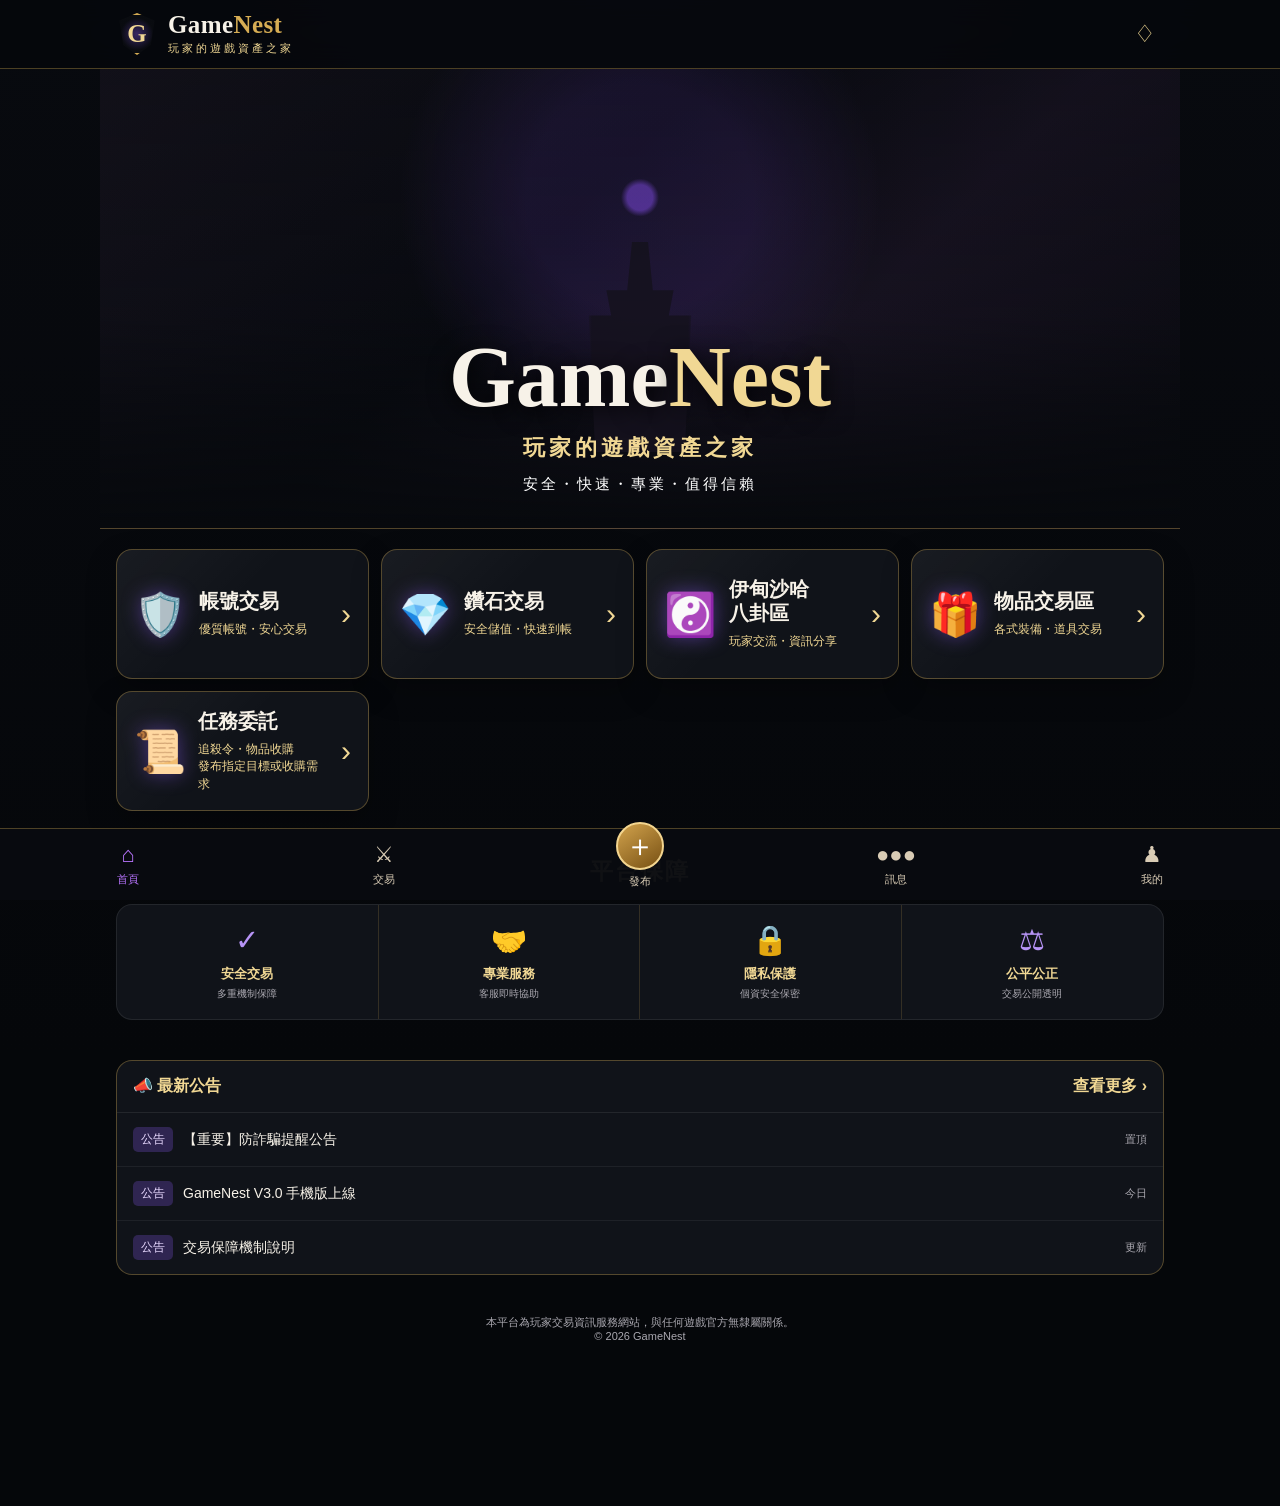
==== commit c8b8cc41: "Add files via upload" ====
--- a/index.html
+++ b/index.html
@@ -1,67 +1,43 @@
-<!doctype html>
-<html lang="zh-Hant">
-<head>
-  <meta charset="utf-8">
-  <meta name="viewport" content="width=device-width,initial-scale=1">
-  <meta name="description" content="天堂2M 沙哈伊甸交易平台">
-  <title>天堂2M｜沙哈伊甸交易平台</title>
-  <link rel="stylesheet" href="assets/css/style.css">
-</head>
-<body>
-<header class="topbar">
-  <a href="index.html" class="brand">天堂2M｜沙哈伊甸交易平台</a>
-</header>
+<!doctype html><html lang="zh-Hant"><head>
+<meta charset="utf-8"><meta name="viewport" content="width=device-width,initial-scale=1,viewport-fit=cover">
+<meta name="theme-color" content="#07090d"><title>首頁｜GameNest</title>
+<link rel="stylesheet" href="assets/css/style.css"></head><body>
 
-<main>
-  <section class="hero">
-    <div class="hero__shade"></div>
-    <div class="hero__content">
-      <p>LINEAGE 2M MARKET</p>
-      <h1>沙哈伊甸交易平台</h1>
-      <span>安全・快速・專業・值得信賴</span>
-    </div>
-  </section>
-
-  <section class="cards">
-    <a class="card" href="account.html">
-      <img src="assets/images/account.webp" alt="帳號交易">
-      <div class="card__shade"></div>
-      <div class="card__text"><h2>帳號交易</h2><b>ACCOUNT</b><p>玩家買賣・平台收購・安心保障</p></div>
-    </a>
-
-    <a class="card" href="diamond.html">
-      <img src="assets/images/diamond.webp" alt="鑽石交易">
-      <div class="card__shade"></div>
-      <div class="card__text"><h2>鑽石交易</h2><b>DIAMOND</b><p>平台收售・即時匯率・價格透明</p></div>
-    </a>
-
-    <a class="card" href="item.html">
-      <img src="assets/images/item.webp" alt="稀有物品">
-      <div class="card__shade"></div>
-      <div class="card__text"><h2>稀有物品</h2><b>ITEM</b><p>裝備・道具・材料・稀有收藏</p></div>
-    </a>
-
-    <a class="card" href="skill.html">
-      <img src="assets/images/skill.webp" alt="技能交易">
-      <div class="card__shade"></div>
-      <div class="card__text"><h2>技能交易</h2><b>SKILL</b><p>技能書・技能卷・專業技能</p></div>
-    </a>
-
-    <a class="card card--wide" href="bounty.html">
-      <img src="assets/images/quest.webp" alt="任務委託">
-      <div class="card__shade"></div>
-      <div class="card__text"><h2>任務委託</h2><b>QUEST</b><p>擊殺懸賞・任務委託・平台託管</p></div>
-    </a>
-  </section>
-
-  <section class="trust">
-    <div><strong>安全保障</strong><span>平台爭議協助</span></div>
-    <div><strong>快速交易</strong><span>流程清楚透明</span></div>
-    <div><strong>專業服務</strong><span>會員驗證制度</span></div>
-    <div><strong>創始會員</strong><span>永久費率優惠</span></div>
-  </section>
+<header class="topbar"><div class="shell topbar-inner">
+<a class="brand" href="index.html"><div class="logo">G</div><div><div class="brand-name">Game<span>Nest</span></div><div class="brand-sub">玩家的遊戲資產之家</div></div></a>
+<a class="icon-btn" href="news.html" aria-label="公告">♢</a>
+</div></header>
+<main class="shell">
+<section class="hero"><div class="hero-content">
+<h1>Game<span>Nest</span></h1><h2>玩家的遊戲資產之家</h2><p>安全・快速・專業・值得信賴</p>
+</div></section>
+<section class="section"><div class="menu-grid">
+<a class="menu-card" href="account.html"><div class="menu-icon">🛡️</div><div><div class="menu-title">帳號交易</div><div class="menu-desc">優質帳號・安心交易</div></div><div class="chevron">›</div></a>
+<a class="menu-card" href="diamond.html"><div class="menu-icon">💎</div><div><div class="menu-title">鑽石交易</div><div class="menu-desc">安全儲值・快速到帳</div></div><div class="chevron">›</div></a>
+<a class="menu-card" href="community.html"><div class="menu-icon">☯️</div><div><div class="menu-title">伊甸沙哈<br>八卦區</div><div class="menu-desc">玩家交流・資訊分享</div></div><div class="chevron">›</div></a>
+<a class="menu-card" href="item.html"><div class="menu-icon">🎁</div><div><div class="menu-title">物品交易區</div><div class="menu-desc">各式裝備・道具交易</div></div><div class="chevron">›</div></a>
+<a class="menu-card wide" href="bounty.html"><div class="menu-icon">📜</div><div><div class="menu-title">任務委託</div><div class="menu-desc">追殺令・物品收購<br>發布指定目標或收購需求</div></div><div class="chevron">›</div></a>
+</div></section>
+<section class="section"><h2 class="section-title">平台保障</h2><div class="guarantees">
+<div class="guarantee"><div class="gi">✓</div><strong>安全交易</strong><small>多重機制保障</small></div>
+<div class="guarantee"><div class="gi">🤝</div><strong>專業服務</strong><small>客服即時協助</small></div>
+<div class="guarantee"><div class="gi">🔒</div><strong>隱私保護</strong><small>個資安全保密</small></div>
+<div class="guarantee"><div class="gi">⚖</div><strong>公平公正</strong><small>交易公開透明</small></div>
+</div></section>
+<section class="section"><div class="panel"><div class="panel-head"><span>📣 最新公告</span><a href="news.html">查看更多 ›</a></div>
+<div class="news-row"><span class="tag">公告</span><span class="news-title">【重要】防詐騙提醒公告</span><span class="date">置頂</span></div>
+<div class="news-row"><span class="tag">公告</span><span class="news-title">GameNest V3.0 手機版上線</span><span class="date">今日</span></div>
+<div class="news-row"><span class="tag">公告</span><span class="news-title">交易保障機制說明</span><span class="date">更新</span></div>
+</div></section>
+<footer>本平台為玩家交易資訊服務網站，與任何遊戲官方無隸屬關係。<br>© 2026 GameNest</footer>
 </main>
 
-<footer>本平台為玩家交易服務網站，與遊戲官方無隸屬關係。</footer>
-</body>
-</html>
+<nav class="bottom-nav">
+  <a href="index.html" class="active"><span class="nav-icon">⌂</span><span>首頁</span></a>
+  <a href="account.html" class=""><span class="nav-icon">⚔</span><span>交易</span></a>
+  <a href="publish.html" class="publish "><span class="nav-icon">＋</span><span>發布</span></a>
+  <a href="#" data-coming class=""><span class="nav-icon">●●●</span><span>訊息</span></a>
+  <a href="member.html" class=""><span class="nav-icon">♟</span><span>我的</span></a>
+</nav>
+
+<script src="assets/js/app.js"></script></body></html>
--- a/assets/css/style.css
+++ b/assets/css/style.css
@@ -1,40 +1,82 @@
-@import url('https://fonts.googleapis.com/css2?family=Noto+Sans+TC:wght@400;600;700;900&family=Noto+Serif+TC:wght@700;900&display=swap');
 
-:root{--bg:#050606;--gold:#c99a3d;--gold2:#f2d58c;--line:#70501f;--text:#f8f0dd;--muted:#bcae8d}
+:root{
+  --bg:#07090d;--panel:#101319;--panel2:#151923;--gold:#d7ad54;
+  --gold2:#f1d894;--purple:#8b5cf6;--purple2:#b794f6;--blue:#53b8ff;
+  --text:#f7f2e8;--muted:#aaa8b0;--line:rgba(215,173,84,.34);
+}
 *{box-sizing:border-box}
-body{margin:0;background:radial-gradient(circle at top,rgba(201,154,61,.12),transparent 30%),var(--bg);color:var(--text);font-family:"Noto Sans TC",sans-serif}
-a{text-decoration:none;color:inherit}
-.topbar{position:sticky;top:0;z-index:20;height:66px;display:flex;align-items:center;justify-content:center;background:rgba(4,5,5,.94);border-bottom:1px solid rgba(201,154,61,.35);backdrop-filter:blur(12px)}
-.brand{color:var(--gold2);font-family:"Noto Serif TC",serif;font-weight:900;letter-spacing:.08em}
-.hero{position:relative;min-height:370px;display:grid;place-items:center;overflow:hidden;background:linear-gradient(rgba(0,0,0,.22),rgba(0,0,0,.88)),url("../images/quest.webp") center/cover;border-bottom:1px solid rgba(201,154,61,.35)}
-.hero__shade{position:absolute;inset:0;background:linear-gradient(90deg,rgba(0,0,0,.88),rgba(0,0,0,.36),rgba(0,0,0,.88))}
-.hero__content{position:relative;text-align:center;padding:30px 16px}
-.hero__content p{margin:0 0 12px;color:var(--gold);font-size:.78rem;letter-spacing:.28em}
-.hero h1{margin:0;color:var(--gold2);font-family:"Noto Serif TC",serif;font-size:clamp(2.4rem,8vw,5.3rem);letter-spacing:.05em;text-shadow:0 8px 26px #000}
-.hero span{display:block;margin-top:22px;font-family:"Noto Serif TC",serif;font-size:clamp(1rem,3vw,1.55rem);letter-spacing:.19em}
-.cards{width:min(1180px,calc(100% - 24px));margin:0 auto;padding:22px 0;display:grid;grid-template-columns:repeat(2,minmax(0,1fr));gap:16px}
-.card{position:relative;min-height:430px;overflow:hidden;border:1px solid var(--line);background:#090a0a;box-shadow:0 15px 38px rgba(0,0,0,.38);transition:.2s}
-.card:hover{transform:translateY(-4px);border-color:var(--gold2)}
-.card:before,.card:after{content:"";position:absolute;z-index:4;width:48px;height:48px;pointer-events:none}
-.card:before{top:10px;left:10px;border-top:2px solid var(--gold);border-left:2px solid var(--gold)}
-.card:after{right:10px;bottom:10px;border-right:2px solid var(--gold);border-bottom:2px solid var(--gold)}
-.card img{width:100%;height:100%;min-height:430px;object-fit:cover;display:block;transition:.3s}
-.card:hover img{transform:scale(1.03)}
-.card__shade{position:absolute;inset:0;background:linear-gradient(180deg,transparent 32%,rgba(0,0,0,.9) 78%,#000)}
-.card__text{position:absolute;z-index:3;left:18px;right:18px;bottom:26px;text-align:center}
-.card__text h2{margin:0;color:var(--gold2);font-family:"Noto Serif TC",serif;font-size:clamp(1.6rem,4vw,2.7rem);letter-spacing:.06em}
-.card__text b{display:block;margin:8px 0;color:#ead08c;letter-spacing:.22em}
-.card__text p{margin:0;color:#d0b675;font-size:.9rem}
-.card--wide{grid-column:1/-1;min-height:300px}
-.card--wide img{min-height:300px}
-.trust{width:min(1180px,calc(100% - 24px));margin:0 auto 28px;display:grid;grid-template-columns:repeat(4,1fr);border:1px solid var(--line);background:#090a0a}
-.trust div{padding:18px 10px;text-align:center;border-right:1px solid rgba(201,154,61,.22)}
-.trust div:last-child{border-right:0}
-.trust strong{display:block;color:var(--gold2);font-family:"Noto Serif TC",serif}
-.trust span{display:block;margin-top:5px;color:var(--muted);font-size:.78rem}
-footer{text-align:center;padding:24px;color:#80745d;font-size:.78rem}
-@media(max-width:720px){
-.hero{min-height:290px}.cards{gap:8px}.card{min-height:320px}.card img{min-height:320px}.card--wide,.card--wide img{min-height:220px}
-.card__text{left:10px;right:10px;bottom:18px}.card__text h2{font-size:1.35rem}.card__text b{font-size:.72rem}.card__text p{display:none}
-.trust{grid-template-columns:repeat(2,1fr)}.trust div:nth-child(2){border-right:0}.trust div:nth-child(-n+2){border-bottom:1px solid rgba(201,154,61,.22)}
+html{scroll-behavior:smooth}
+body{margin:0;background:
+radial-gradient(circle at 50% -10%,rgba(139,92,246,.20),transparent 33%),
+linear-gradient(#080a0f,#05070a 70%);color:var(--text);
+font-family:-apple-system,BlinkMacSystemFont,"Segoe UI","Noto Sans TC",sans-serif;
+padding-bottom:78px}
+a{color:inherit;text-decoration:none}
+button,input,select,textarea{font:inherit}
+.shell{width:min(100%,1080px);margin:auto}
+.topbar{position:sticky;top:0;z-index:20;background:rgba(6,8,12,.94);
+backdrop-filter:blur(14px);border-bottom:1px solid var(--line)}
+.topbar-inner{height:68px;display:flex;align-items:center;justify-content:space-between;padding:0 16px}
+.brand{display:flex;align-items:center;gap:10px}
+.logo{width:42px;height:42px;border:2px solid var(--gold);clip-path:polygon(50% 0,92% 18%,83% 76%,50% 100%,17% 76%,8% 18%);
+display:grid;place-items:center;color:var(--gold2);font-family:Georgia,serif;font-weight:800;font-size:25px;
+background:radial-gradient(circle,rgba(139,92,246,.38),rgba(10,12,17,.85) 60%)}
+.brand-name{font:700 25px/1 Georgia,serif;letter-spacing:.4px}
+.brand-name span{color:var(--gold)}
+.brand-sub{font-size:11px;color:var(--gold2);letter-spacing:3px;margin-top:4px}
+.icon-btn{font-size:24px;color:var(--gold2);padding:8px}
+.hero{min-height:360px;padding:46px 22px 34px;display:flex;align-items:flex-end;text-align:center;
+background:
+linear-gradient(to top,#07090d 1%,rgba(7,9,13,.2) 46%,rgba(7,9,13,.35)),
+radial-gradient(circle at 50% 28%,rgba(143,83,255,.72) 0 2%,rgba(143,83,255,.17) 3% 18%,transparent 38%),
+linear-gradient(135deg,#17141f 0%,#080a10 40%,#1a1424 65%,#07090d 100%);
+border-bottom:1px solid var(--line);position:relative;overflow:hidden}
+.hero:before{content:"";position:absolute;left:50%;bottom:76px;transform:translateX(-50%);
+width:160px;height:210px;background:linear-gradient(90deg,transparent,#16121f 20% 80%,transparent);
+clip-path:polygon(45% 0,55% 0,58% 23%,71% 23%,68% 35%,82% 35%,78% 100%,22% 100%,18% 35%,32% 35%,29% 23%,42% 23%);
+filter:drop-shadow(0 0 24px rgba(139,92,246,.45));opacity:.9}
+.hero-content{position:relative;z-index:2;width:100%}
+.hero h1{margin:0;font:700 clamp(50px,15vw,86px)/.95 Georgia,serif;text-shadow:0 4px 25px #000}
+.hero h1 span{color:var(--gold2)}
+.hero h2{margin:14px 0 12px;color:var(--gold2);font-size:22px;letter-spacing:4px}
+.hero p{margin:0;color:#fff;font-size:15px;letter-spacing:3px}
+.section{padding:20px 16px}
+.menu-grid{display:grid;grid-template-columns:1fr 1fr;gap:12px}
+.menu-card{min-height:130px;border:1px solid var(--line);border-radius:16px;background:
+linear-gradient(135deg,rgba(255,255,255,.04),transparent 45%),var(--panel);
+display:flex;align-items:center;gap:13px;padding:17px;box-shadow:0 12px 30px rgba(0,0,0,.25)}
+.menu-card.wide{grid-column:1/-1;min-height:116px}
+.menu-icon{font-size:42px;min-width:48px;text-align:center;filter:drop-shadow(0 0 10px rgba(139,92,246,.45))}
+.menu-title{font-size:20px;font-weight:800;line-height:1.2}
+.menu-desc{font-size:12px;color:var(--gold2);margin-top:8px;line-height:1.45}
+.chevron{margin-left:auto;color:var(--gold2);font-size:30px}
+.section-title{text-align:center;color:var(--gold2);font-size:23px;margin:5px 0 17px;letter-spacing:2px}
+.guarantees{display:grid;grid-template-columns:repeat(4,1fr);background:var(--panel);border:1px solid rgba(255,255,255,.08);border-radius:16px;overflow:hidden}
+.guarantee{text-align:center;padding:18px 5px;border-right:1px solid rgba(215,173,84,.18)}
+.guarantee:last-child{border-right:0}.guarantee .gi{font-size:29px;color:var(--purple2)}
+.guarantee strong{display:block;color:var(--gold2);font-size:13px;margin:8px 0 4px}
+.guarantee small{display:block;color:var(--muted);font-size:10px;line-height:1.4}
+.panel{border:1px solid var(--line);border-radius:16px;background:var(--panel);overflow:hidden}
+.panel-head{display:flex;justify-content:space-between;align-items:center;padding:15px 16px;border-bottom:1px solid rgba(255,255,255,.08);color:var(--gold2);font-weight:800}
+.news-row{display:grid;grid-template-columns:auto 1fr auto;gap:10px;padding:14px 16px;border-bottom:1px solid rgba(255,255,255,.06);align-items:center}
+.news-row:last-child{border:0}.tag{background:rgba(139,92,246,.25);color:#e8d9ff;border-radius:5px;padding:4px 8px;font-size:12px}
+.news-title{font-size:14px}.date{font-size:11px;color:var(--muted)}
+.page-hero{padding:28px 16px 18px}.page-hero h1{font-size:28px;margin:0 0 8px}.page-hero p{margin:0;color:var(--muted)}
+.card-list{display:grid;gap:12px;padding:0 16px 24px}.listing{background:var(--panel);border:1px solid var(--line);border-radius:14px;padding:16px}
+.listing-top{display:flex;justify-content:space-between;gap:12px}.listing h3{margin:0 0 7px}.price{color:var(--gold2);font-weight:800;white-space:nowrap}
+.meta{color:var(--muted);font-size:13px;line-height:1.7}.cta{display:inline-flex;margin-top:12px;padding:10px 16px;border-radius:10px;background:linear-gradient(135deg,#7442df,#9d6cff);font-weight:700}
+.notice{margin:0 16px 20px;padding:14px;border:1px solid rgba(83,184,255,.3);border-radius:12px;background:rgba(83,184,255,.07);color:#d7edff;font-size:13px;line-height:1.6}
+.form{display:grid;gap:12px;padding:0 16px 24px}.field{display:grid;gap:6px}.field label{font-size:13px;color:var(--gold2)}
+.field input,.field select,.field textarea{width:100%;background:var(--panel);color:var(--text);border:1px solid var(--line);border-radius:11px;padding:13px}
+.submit{border:0;color:#fff;background:linear-gradient(135deg,#7950e6,#b26aff);padding:14px;border-radius:12px;font-weight:800}
+.bottom-nav{position:fixed;z-index:30;bottom:0;left:0;right:0;background:rgba(9,11,16,.97);border-top:1px solid var(--line);
+display:grid;grid-template-columns:repeat(5,1fr);height:72px;padding-bottom:env(safe-area-inset-bottom)}
+.bottom-nav a{display:grid;place-items:center;align-content:center;gap:4px;color:#d9ccb5;font-size:11px}
+.bottom-nav .nav-icon{font-size:22px}.bottom-nav .active{color:#b975ff}
+.publish{position:relative}.publish .nav-icon{width:48px;height:48px;border-radius:50%;display:grid;place-items:center;
+margin-top:-18px;background:linear-gradient(145deg,#d2a34d,#775013);border:2px solid #f3d58f;color:white;font-size:30px}
+footer{padding:20px 16px 92px;color:var(--muted);text-align:center;font-size:11px}
+@media(min-width:720px){
+ body{padding-bottom:0}.bottom-nav{position:sticky}.hero{min-height:460px}
+ .menu-grid{grid-template-columns:repeat(4,1fr)}.menu-card.wide{grid-column:auto}
 }
